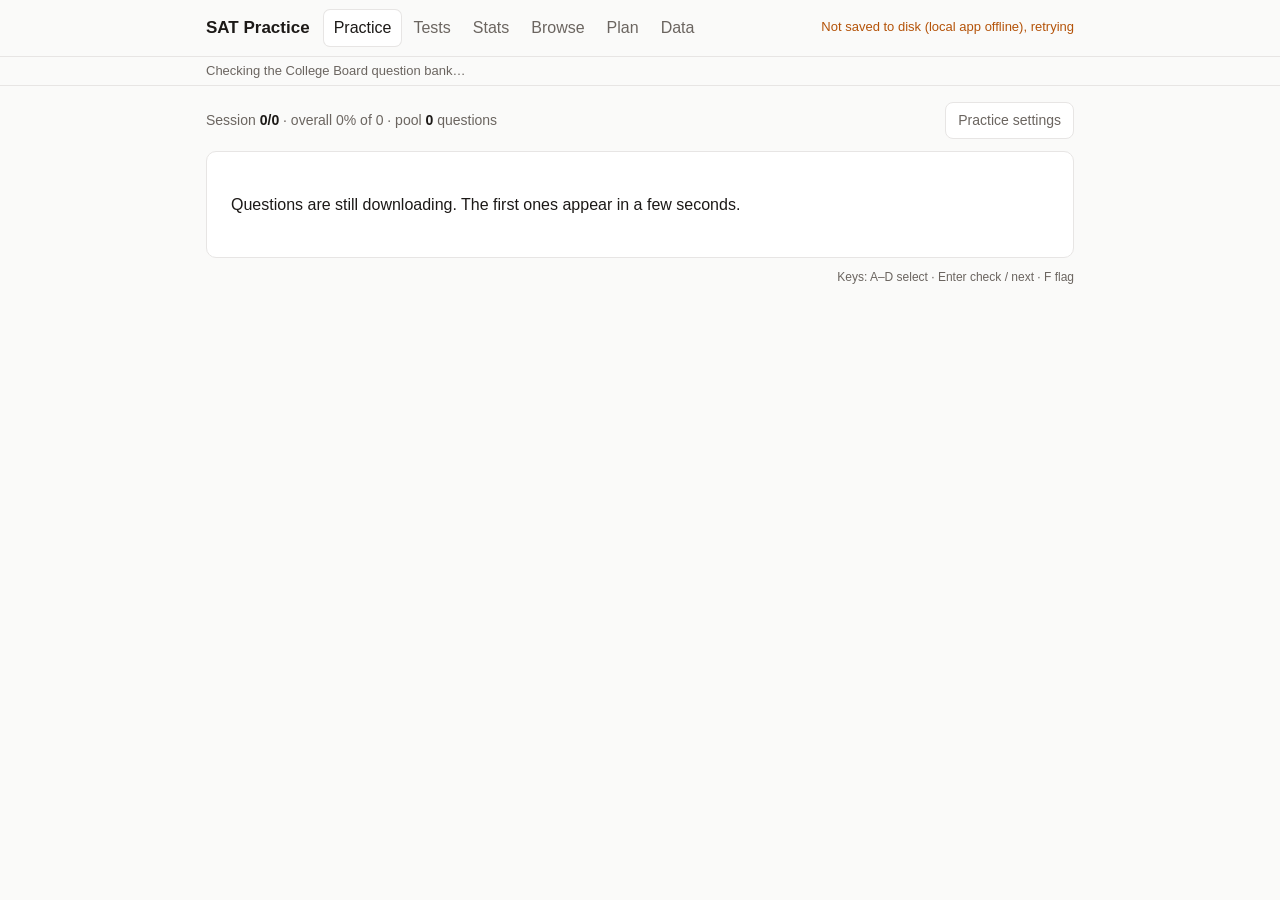
==== index.html @ 63844111 "SAT Practice: question-bank practice, adaptive and official practice tests, stats, plans Co-Authored" ====
<!doctype html>
<html lang="en">
<head>
<meta charset="utf-8">
<meta name="viewport" content="width=device-width, initial-scale=1">
<title>SAT Practice</title>
<meta name="description" content="Practice with every question in the College Board SAT question bank, adaptive mock tests and the official practice tests.">
<meta name="theme-color" content="#1d4ed8">
<link rel="manifest" href="manifest.webmanifest">
<link rel="icon" href="icon.svg" type="image/svg+xml">
<link rel="apple-touch-icon" href="icon.svg">
<link rel="stylesheet" href="app/style.css">
</head>
<body>
<header class="top">
  <div class="wrap top-inner">
    <h1>SAT Practice</h1>
    <nav>
      <button data-v="practice">Practice</button>
      <button data-v="tests">Tests</button>
      <button data-v="stats">Stats</button>
      <button data-v="browse">Browse</button>
      <button data-v="plan">Plan</button>
      <button data-v="data">Data</button>
    </nav>
    <span id="sync"></span>
  </div>
  <div id="dl" hidden><div class="dl-fill"></div><div class="wrap dl-text"></div></div>
</header>
<main class="wrap">
  <section id="v-practice" hidden></section>
  <section id="v-tests" hidden></section>
  <section id="v-stats" hidden></section>
  <section id="v-browse" hidden></section>
  <section id="v-plan" hidden></section>
  <section id="v-data" hidden></section>
</main>
<noscript>This app needs JavaScript.</noscript>
<script type="module" src="app/main.js"></script>
</body>
</html>
---- app/style.css ----
:root {
  --bg:#fafaf9; --card:#fff; --text:#1c1917; --muted:#6b6560; --line:#e7e5e4; --soft:#f5f5f4;
  --accent:#1d4ed8; --accent-soft:#dbeafe; --ok:#15803d; --okbg:#f0fdf4; --bad:#b91c1c; --badbg:#fef2f2; --warn:#b45309;
  --grid:#e7e5e4; --shadow:0 8px 30px rgba(0,0,0,.12);
}
@media (prefers-color-scheme: dark) {
  :root {
    --bg:#0c0a09; --card:#1c1917; --text:#f5f5f4; --muted:#a8a29e; --line:#2e2a27; --soft:#262220;
    --accent:#60a5fa; --accent-soft:#1e3a5f; --ok:#4ade80; --okbg:#052e16; --bad:#f87171; --badbg:#3f0d0d; --warn:#fbbf24;
    --grid:#2e2a27; --shadow:0 8px 30px rgba(0,0,0,.5);
  }
  .q-body svg, .stimulus svg, .rationale svg, .q-body img:not(.math-img), .stimulus img:not(.math-img), .rationale img:not(.math-img) { background:#fff; border-radius:6px; color:#000; }
  img.math-img { filter:invert(.93); }
  .btn { color:#0c0a09 !important; }
  canvas.pdfpage { filter:none; }
}
* { box-sizing:border-box; }
[hidden] { display:none !important; }
html { -webkit-text-size-adjust:100%; }
body { margin:0; background:var(--bg); color:var(--text); font:16px/1.6 -apple-system, BlinkMacSystemFont, "Segoe UI", Roboto, sans-serif; }
a { color:var(--accent); }
.wrap { max-width:900px; margin:0 auto; padding:0 16px; }
main.wrap { padding-top:16px; padding-bottom:64px; }
select, button, input, textarea { font:inherit; color:inherit; }
select, input[type=number], input[type=date], input[type=search] { background:var(--card); border:1px solid var(--line); border-radius:6px; padding:4px 8px; max-width:100%; }
h3 { font-size:15px; margin:22px 0 8px; }
.muted { color:var(--muted); } .small { font-size:13px; } .ok { color:var(--ok); } .bad { color:var(--bad); }
pre { background:var(--soft); border:1px solid var(--line); border-radius:6px; padding:8px 10px; overflow-x:auto; font-size:13px; }
code { font-size:.92em; }

/* header */
header.top { position:sticky; top:0; z-index:20; background:var(--bg); border-bottom:1px solid var(--line); }
.top-inner { display:flex; align-items:center; gap:14px; flex-wrap:wrap; padding-top:10px; padding-bottom:10px; }
h1 { font-size:17px; margin:0; font-weight:650; }
nav { display:flex; gap:2px; flex-wrap:wrap; }
nav button { background:none; border:0; padding:5px 10px; border-radius:6px; cursor:pointer; color:var(--muted); font-weight:500; }
nav button.on { background:var(--card); color:var(--text); box-shadow:0 0 0 1px var(--line); }
#sync { margin-left:auto; font-size:13px; color:var(--warn); }
#dl { position:relative; border-top:1px solid var(--line); font-size:13px; color:var(--muted); }
#dl .dl-fill { position:absolute; left:0; top:0; bottom:0; width:0; background:var(--accent-soft); transition:width .3s; }
#dl .dl-text { position:relative; padding-top:4px; padding-bottom:4px; }
body.testing nav { visibility:hidden; }

/* generic */
.bar-top { display:flex; justify-content:space-between; align-items:center; gap:12px; flex-wrap:wrap; margin-bottom:12px; color:var(--muted); font-size:14px; font-variant-numeric:tabular-nums; }
.bar-top b { color:var(--text); }
.card { background:var(--card); border:1px solid var(--line); border-radius:10px; padding:24px; }
.panel { background:var(--card); border:1px solid var(--line); border-radius:10px; padding:14px 18px; margin-bottom:14px; }
.panel h3 { margin-top:4px; }
.panel.danger { border-color:color-mix(in srgb, var(--bad) 40%, var(--line)); }
.btn { background:var(--accent); color:#fff; border:0; border-radius:8px; padding:8px 16px; cursor:pointer; font-weight:500; }
.btn:disabled { opacity:.4; cursor:default; }
.btn-lite { background:var(--card); border:1px solid var(--line); border-radius:8px; padding:6px 12px; cursor:pointer; }
.btn-lite:hover { border-color:var(--muted); }
.btn.small, .btn-lite.small { padding:3px 10px; font-size:13px; }
.filebtn { display:inline-block; }
.hint { margin-top:10px; font-size:12px; color:var(--muted); text-align:right; }
.chip { background:var(--card); border:1px solid var(--line); border-radius:999px; padding:3px 12px; cursor:pointer; font-size:13px; }
.chip:hover { border-color:var(--muted); } .chip.accent { border-color:var(--accent); color:var(--accent); }
.toast { position:fixed; left:50%; bottom:24px; transform:translateX(-50%); background:var(--text); color:var(--bg); padding:10px 16px; border-radius:8px; z-index:100; box-shadow:var(--shadow); max-width:90vw; font-size:14px; }
.empty { color:var(--muted); font-size:14px; padding:12px 14px; }
table.data { border-collapse:collapse; width:100%; font-size:14px; font-variant-numeric:tabular-nums; }
table.data th, table.data td { text-align:left; padding:6px 10px; border-bottom:1px solid var(--line); }
table.data tr[data-open] { cursor:pointer; } table.data tr[data-open]:hover { background:var(--soft); }
.table-wrap { overflow-x:auto; background:var(--card); border:1px solid var(--line); border-radius:10px; }

/* question */
.meta { font-size:13px; color:var(--muted); margin-bottom:10px; display:flex; justify-content:space-between; gap:10px; flex-wrap:wrap; }
.meta-r { display:flex; gap:8px; align-items:center; }
.band, .bandtag { font-size:11px; font-weight:600; padding:1px 7px; border-radius:10px; border:1px solid var(--line); white-space:nowrap; }
.band.b7, .bandtag.b7, .band.b6, .bandtag.b6 { color:var(--bad); border-color:var(--bad); }
.band.b4, .bandtag.b4, .band.b5, .bandtag.b5 { color:var(--warn); border-color:var(--warn); }
.q-tools { display:flex; gap:10px; align-items:center; margin-bottom:12px; font-size:13px; color:var(--muted); flex-wrap:wrap; }
.tool { background:none; border:1px solid var(--line); border-radius:6px; padding:2px 8px; cursor:pointer; display:inline-flex; gap:6px; align-items:center; color:var(--muted); font-size:13px; }
.tool.on, .flag.on, .mark.on { color:var(--bad); border-color:var(--bad); }
.elapsed { margin-left:auto; font-variant-numeric:tabular-nums; }
.stimulus { border-left:3px solid var(--line); padding-left:14px; margin-bottom:12px; }
.stimulus p:first-child, .stem p:first-child, .rationale p:first-child { margin-top:0; }
.stem { font-weight:500; }
figure { margin:12px 0; overflow-x:auto; }
.q-body svg, .stimulus svg, .rationale svg { max-width:100%; height:auto; }
.q-body img, .stimulus img, .rationale img { max-width:100%; }
img.math-img { vertical-align:middle; }
.q-body table, .stimulus table, .rationale table { border-collapse:collapse; margin:8px 0; font-size:14px; }
.q-body td, .q-body th, .stimulus td, .stimulus th, .rationale td, .rationale th { border:1px solid var(--line); padding:4px 10px; text-align:center; }
.sr-only { position:absolute; width:1px; height:1px; overflow:hidden; clip:rect(0 0 0 0); }
.italic { font-style:italic; }
math { font-size:1.08em; }
.choices { display:flex; flex-direction:column; gap:8px; margin-top:16px; }
.choice-row { display:flex; gap:8px; align-items:stretch; }
.choice { flex:1; display:flex; gap:12px; text-align:left; background:transparent; border:1px solid var(--line); border-radius:8px; padding:10px 14px; cursor:pointer; }
.choice:hover:not(:disabled) { border-color:var(--muted); }
.choice p { margin:0; } .choice .l { font-weight:600; min-width:1.2em; }
.choice.sel { border-color:var(--accent); box-shadow:0 0 0 1px var(--accent); }
.choice.right { border-color:var(--ok); background:var(--okbg); }
.choice.wrong { border-color:var(--bad); background:var(--badbg); }
.choice:disabled { cursor:default; }
.strike { display:none; width:34px; background:none; border:1px solid var(--line); border-radius:8px; cursor:pointer; color:var(--muted); font-weight:600; text-decoration:line-through; }
.elim-on .strike { display:block; }
.choice-row.struck .choice { opacity:.45; } .choice-row.struck .choice .c { text-decoration:line-through; }
.choice-row.struck .strike { color:var(--text); text-decoration:none; }
.spr { margin-top:16px; display:flex; flex-direction:column; gap:4px; }
.spr input { width:200px; padding:8px 10px; border:1px solid var(--line); border-radius:8px; background:transparent; }
.spr-hint { font-size:12px; color:var(--muted); }
.actions { margin-top:18px; display:flex; gap:12px; align-items:center; flex-wrap:wrap; }
.verdict { font-weight:600; } .verdict.ok { color:var(--ok); } .verdict.bad { color:var(--bad); }
.prior { margin-top:14px; font-size:14px; color:var(--muted); }
.notes { display:block; width:100%; margin-top:14px; min-height:64px; padding:10px 12px; resize:vertical; font-size:15px; background:transparent; border:1px solid var(--line); border-radius:8px; }
.notes:focus { outline:none; border-color:var(--accent); }
.rationale { margin-top:18px; padding-top:14px; border-top:1px solid var(--line); font-size:15px; }

/* practice settings */
.presets { display:flex; gap:6px; flex-wrap:wrap; margin-bottom:12px; }
.grid2 { display:grid; grid-template-columns:1fr 1fr; gap:12px; }
.grid2 .span2 { grid-column:1 / -1; }
fieldset { border:1px solid var(--line); border-radius:8px; padding:8px 12px; margin:0; min-width:0; }
legend { font-size:13px; font-weight:600; padding:0 4px; }
label.row, summary.row { display:flex; justify-content:space-between; align-items:center; gap:10px; font-size:14px; padding:3px 0; }
.bands { display:grid; grid-template-columns:1fr 1fr; column-gap:14px; }
.dom-row { display:grid; grid-template-columns:1fr auto; align-items:start; gap:8px; padding:3px 0; font-size:14px; }
.dom-row summary { cursor:pointer; }
.skills { display:flex; flex-direction:column; padding:4px 0 6px 18px; font-size:13px; }

/* stats */
.tiles { display:grid; grid-template-columns:repeat(auto-fill, minmax(130px, 1fr)); gap:8px; margin-bottom:10px; }
.tile { background:var(--card); border:1px solid var(--line); border-radius:10px; padding:10px 14px; }
.tile .k { font-size:12px; color:var(--muted); }
.tile .v { font-size:20px; font-weight:600; font-variant-numeric:tabular-nums; }
.tile.hero .v { font-size:28px; }
.charts { display:grid; grid-template-columns:repeat(auto-fit, minmax(300px, 1fr)); gap:12px; margin:12px 0; }
figure.chart { margin:0; background:var(--card); border:1px solid var(--line); border-radius:10px; padding:10px 12px; }
figure.chart figcaption { font-size:14px; font-weight:600; margin-bottom:4px; }
figure.chart svg { width:100%; height:auto; display:block; }
figure.chart details { font-size:13px; }
svg .grid { stroke:var(--grid); stroke-width:1; }
svg .axis { fill:var(--muted); font-size:11px; }
svg .mark { fill:var(--accent); }
svg .line-mark { fill:none; stroke:var(--accent); stroke-width:2; stroke-linejoin:round; }
svg .cross { stroke:var(--muted); stroke-dasharray:3 3; }
svg .dot { fill:var(--accent); stroke:var(--card); stroke-width:2; }
svg .hit { cursor:default; }
.chart-tip { position:fixed; z-index:60; pointer-events:none; background:var(--text); color:var(--bg); font-size:12px; padding:4px 8px; border-radius:6px; }
.empty-chart { padding:40px 0; text-align:center; }
.srow { display:grid; grid-template-columns:1fr 90px 44px 58px 70px; gap:10px; align-items:center; padding:5px 12px; font-size:14px; font-variant-numeric:tabular-nums; }
.srow .num { text-align:right; }
.srow.head { font-size:12px; color:var(--muted); }
.srow.total { font-weight:600; }
.srow.skill { padding-left:30px; cursor:pointer; color:var(--muted); }
.srow.skill:hover { background:var(--soft); color:var(--text); }
.bar { height:6px; background:var(--line); border-radius:3px; overflow:hidden; }
.bar i { display:block; height:100%; background:var(--accent); border-radius:3px; }
.group { background:var(--card); border:1px solid var(--line); border-radius:10px; padding:6px 0; }
.group details > summary { list-style:none; cursor:pointer; }
.group details > summary::-webkit-details-marker { display:none; }
.group details > summary .name::before { content:'▸ '; color:var(--muted); }
.group details[open] > summary .name::before { content:'▾ '; }
.group details > summary:hover { background:var(--soft); }
.focus li { font-size:14px; }

/* browse / lists */
.filters { display:flex; gap:8px; flex-wrap:wrap; margin-bottom:10px; }
.filters select, .filters input { flex:1 1 150px; min-width:0; }
ol.list { list-style:none; margin:0 0 8px; padding:0; border:1px solid var(--line); border-radius:10px; background:var(--card); }
ol.list li { display:flex; gap:10px; padding:8px 14px; border-bottom:1px solid var(--line); font-size:14px; cursor:pointer; align-items:center; }
ol.list li:last-child { border-bottom:0; }
ol.list li:hover { background:var(--soft); }
ol.list .m { min-width:2.2em; font-weight:700; }
ol.list .n { color:var(--muted); min-width:2em; font-variant-numeric:tabular-nums; }
ol.list .t { flex:1; overflow:hidden; white-space:nowrap; text-overflow:ellipsis; }
ol.list .sk { color:var(--muted); margin-right:6px; }

/* modal & floating panels */
.modal { position:fixed; inset:0; z-index:50; background:rgba(0,0,0,.45); display:flex; justify-content:center; align-items:flex-start; overflow-y:auto; padding:32px 12px; }
.modal-inner { position:relative; width:100%; max-width:820px; }
.modal-x { position:absolute; right:-6px; top:-14px; z-index:2; width:32px; height:32px; border-radius:50%; border:1px solid var(--line); background:var(--card); cursor:pointer; }
.float-panel { position:fixed; right:16px; bottom:16px; z-index:70; background:var(--card); border:1px solid var(--line); border-radius:10px; box-shadow:var(--shadow); display:flex; flex-direction:column; overflow:hidden; }
.fp-head { display:flex; justify-content:space-between; align-items:center; padding:6px 10px; font-size:13px; font-weight:600; border-bottom:1px solid var(--line); cursor:move; touch-action:none; user-select:none; }
.fp-head button { background:none; border:0; cursor:pointer; font-size:14px; padding:2px 6px; }
.calc { width:min(420px, 94vw); height:min(480px, 70vh); }
.calc.big { width:min(820px, 96vw); height:min(640px, 84vh); }
.calc iframe { flex:1; border:0; width:100%; background:#fff; }
.refsheet { width:min(420px, 94vw); max-height:80vh; }
.ref-body { padding:10px 14px; overflow-y:auto; font-size:14px; }
.ref-body th { text-align:left; padding:3px 10px 3px 0; font-weight:600; vertical-align:top; } .ref-body td { padding:3px 0; }

/* test runner */
body.testing main.wrap { max-width:1200px; }
.runner { display:flex; flex-direction:column; min-height:calc(100vh - 110px); }
.runner.center { align-items:center; justify-content:center; text-align:center; }
.run-top { display:flex; align-items:center; gap:12px; flex-wrap:wrap; padding:8px 0 10px; border-bottom:1px solid var(--line); }
.run-title { font-weight:600; flex:1; min-width:180px; }
.run-tools { display:flex; gap:6px; flex-wrap:wrap; }
.timer { display:flex; align-items:center; gap:8px; font-weight:600; font-variant-numeric:tabular-nums; font-size:18px; }
.timer.warn .t { color:var(--bad); }
.timer.big { font-size:40px; justify-content:center; margin:12px 0; }
.run-main { flex:1; padding:16px 0; }
.run-bottom { position:sticky; bottom:0; background:var(--bg); display:flex; gap:8px; align-items:center; padding:10px 0; border-top:1px solid var(--line); }
.grow { flex:1; }
.rq.split { display:grid; grid-template-columns:1fr 1fr; gap:28px; }
.rq-left { border-right:1px solid var(--line); padding-right:24px; }
.rq-left .stimulus { border:0; padding:0; }
.rq-head { display:flex; gap:10px; align-items:center; background:var(--soft); border-radius:6px; padding:4px 8px; margin-bottom:12px; }
.qnum { background:var(--text); color:var(--bg); font-weight:700; border-radius:4px; padding:0 8px; }
.navpop { position:fixed; left:50%; bottom:64px; transform:translateX(-50%); z-index:40; background:var(--card); border:1px solid var(--line); border-radius:10px; box-shadow:var(--shadow); padding:14px; width:min(460px, 94vw); }
.qgrid { display:flex; flex-wrap:wrap; gap:6px; margin:8px 0; }
.qgrid button { width:38px; height:38px; border:1px dashed var(--muted); border-radius:6px; background:var(--card); cursor:pointer; font-weight:600; position:relative; }
.qgrid button.answered { border:1px solid var(--accent); background:var(--accent-soft); }
.qgrid button.marked::after { content:'⚑'; position:absolute; top:-9px; right:-5px; color:var(--bad); font-size:12px; }
.qgrid button.current { outline:2px solid var(--text); }
.legend { font-size:12px; color:var(--muted); display:flex; gap:6px; align-items:center; flex-wrap:wrap; }
.lg { display:inline-block; width:12px; height:12px; border:1px dashed var(--muted); border-radius:3px; }
.lg.answered { border:1px solid var(--accent); background:var(--accent-soft); }
.lg.marked { border:1px solid var(--bad); }
.review-page { max-width:560px; margin:0 auto; text-align:center; } .review-page .qgrid { justify-content:center; }
.results .tiles { margin-top:8px; }
.keygrid { display:grid; grid-template-columns:repeat(auto-fill, minmax(190px, 1fr)); gap:4px 12px; font-size:13px; font-variant-numeric:tabular-nums; }
.keygrid .ok, .keygrid .bad { color:var(--text); } .keygrid .bad b { color:var(--bad); } .keygrid .ok b { color:var(--ok); }

/* official test: pages + answer sheet */
.off-split { display:grid; grid-template-columns:1fr 250px; gap:14px; flex:1; min-height:0; padding-top:12px; }
.pages { overflow-y:auto; max-height:calc(100vh - 150px); background:var(--soft); border-radius:8px; padding:8px; }
canvas.pdfpage { display:block; margin:0 auto 10px; background:#fff; box-shadow:0 1px 4px rgba(0,0,0,.2); max-width:100%; }
.sheet { overflow-y:auto; max-height:calc(100vh - 150px); background:var(--card); border:1px solid var(--line); border-radius:8px; padding:8px 10px; }
.sheet-head { font-weight:600; font-size:14px; display:flex; justify-content:space-between; margin-bottom:6px; }
.sheet-row { display:flex; align-items:center; gap:6px; padding:3px 0; border-bottom:1px solid var(--line); }
.sheet-row .n { width:24px; text-align:right; font-weight:600; font-size:13px; font-variant-numeric:tabular-nums; }
.bubbles { display:flex; gap:4px; flex:1; }
.bubbles button { width:28px; height:28px; border-radius:50%; border:1px solid var(--muted); background:var(--card); cursor:pointer; font-size:12px; font-weight:600; }
.bubbles button.on { background:var(--accent); border-color:var(--accent); color:var(--card); }
.gridin { flex:1; min-width:0; width:100%; padding:3px 6px; border:1px solid var(--line); border-radius:6px; background:transparent; }
.flagq { background:none; border:0; cursor:pointer; color:var(--muted); opacity:.5; } .flagq.on { color:var(--bad); opacity:1; }
.sheet .submit { width:100%; margin-top:10px; }
.plan-scores { display:grid; grid-template-columns:repeat(auto-fit, minmax(150px, 1fr)); gap:10px; margin-bottom:12px; }
.plan-scores label { display:flex; flex-direction:column; font-size:13px; gap:4px; }
.suggestion ul { padding-left:20px; }

@media (max-width:720px) {
  .card { padding:16px; }
  .grid2 { grid-template-columns:1fr; }
  .rq.split { grid-template-columns:1fr; gap:12px; }
  .rq-left { border-right:0; padding-right:0; border-bottom:1px solid var(--line); padding-bottom:12px; }
  .srow { grid-template-columns:1fr 50px 40px 52px; } .srow .seen { display:none; }
  .off-split { grid-template-columns:1fr; }
  .off-split .sheet { position:fixed; left:0; right:0; bottom:0; max-height:45vh; z-index:30; border-radius:12px 12px 0 0; transform:translateY(calc(100% - 40px)); transition:transform .2s; }
  .off-split.sheet-open .sheet { transform:none; }
  .pages { max-height:none; padding-bottom:50px; }
  nav button { padding:5px 7px; }
}
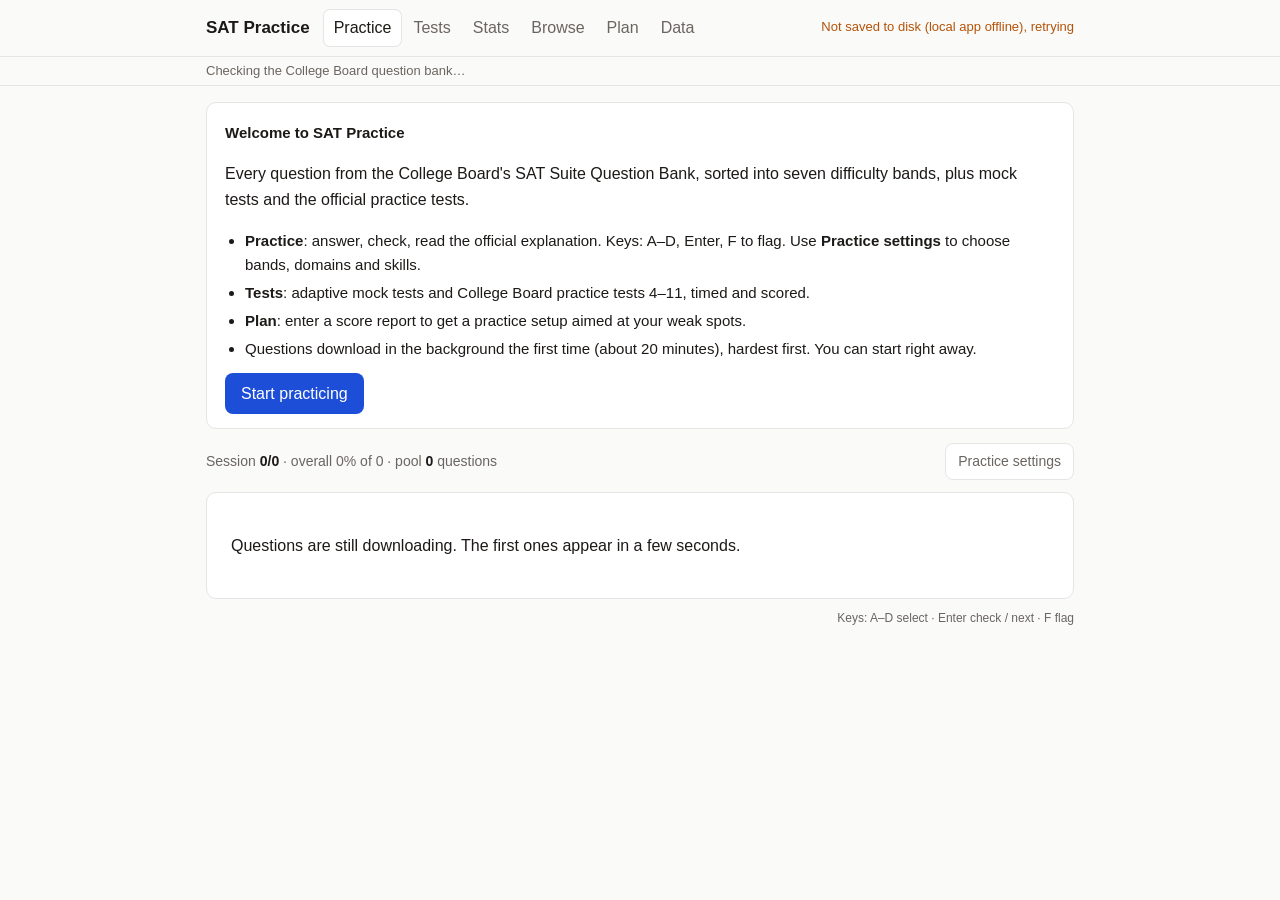
==== commit 8b0d8c2b: "Showcase: welcome card, link previews, screenshots, website-local app docs; timer starts at 0:00 Co-" ====
--- a/index.html
+++ b/index.html
@@ -4,8 +4,13 @@
 <meta charset="utf-8">
 <meta name="viewport" content="width=device-width, initial-scale=1">
 <title>SAT Practice</title>
-<meta name="description" content="Practice with every question in the College Board SAT question bank, adaptive mock tests and the official practice tests.">
+<meta name="description" content="Every College Board SAT question-bank question in seven difficulty bands, adaptive mock tests, the official practice tests, and progress analytics.">
 <meta name="theme-color" content="#1d4ed8">
+<meta property="og:title" content="SAT Practice">
+<meta property="og:description" content="Every College Board SAT question-bank question in seven difficulty bands, adaptive mock tests, the official practice tests, and progress analytics. Free, in your browser.">
+<meta property="og:image" content="https://bengreff.github.io/sat-practice/docs/preview.png">
+<meta property="og:url" content="https://bengreff.github.io/sat-practice/">
+<meta name="twitter:card" content="summary_large_image">
 <link rel="manifest" href="manifest.webmanifest">
 <link rel="icon" href="icon.svg" type="image/svg+xml">
 <link rel="apple-touch-icon" href="icon.svg">
--- a/app/style.css
+++ b/app/style.css
@@ -36,10 +36,11 @@
 nav button { background:none; border:0; padding:5px 10px; border-radius:6px; cursor:pointer; color:var(--muted); font-weight:500; }
 nav button.on { background:var(--card); color:var(--text); box-shadow:0 0 0 1px var(--line); }
 #sync { margin-left:auto; font-size:13px; color:var(--warn); }
+#sync.linked { color:var(--ok); }
 #dl { position:relative; border-top:1px solid var(--line); font-size:13px; color:var(--muted); }
 #dl .dl-fill { position:absolute; left:0; top:0; bottom:0; width:0; background:var(--accent-soft); transition:width .3s; }
 #dl .dl-text { position:relative; padding-top:4px; padding-bottom:4px; }
-body.testing nav { visibility:hidden; }
+body.testing nav, body.testing #dl { display:none; }
 
 /* generic */
 .bar-top { display:flex; justify-content:space-between; align-items:center; gap:12px; flex-wrap:wrap; margin-bottom:12px; color:var(--muted); font-size:14px; font-variant-numeric:tabular-nums; }
@@ -109,6 +110,10 @@
 .notes:focus { outline:none; border-color:var(--accent); }
 .rationale { margin-top:18px; padding-top:14px; border-top:1px solid var(--line); font-size:15px; }
 
+/* welcome */
+.welcome ul { padding-left:20px; margin:8px 0 12px; font-size:15px; }
+.welcome li { margin:4px 0; }
+
 /* practice settings */
 .presets { display:flex; gap:6px; flex-wrap:wrap; margin-bottom:12px; }
 .grid2 { display:grid; grid-template-columns:1fr 1fr; gap:12px; }
@@ -193,7 +198,7 @@
 .timer { display:flex; align-items:center; gap:8px; font-weight:600; font-variant-numeric:tabular-nums; font-size:18px; }
 .timer.warn .t { color:var(--bad); }
 .timer.big { font-size:40px; justify-content:center; margin:12px 0; }
-.run-main { flex:1; padding:16px 0; }
+.run-main { flex:1; padding:16px 0 24px; }
 .run-bottom { position:sticky; bottom:0; background:var(--bg); display:flex; gap:8px; align-items:center; padding:10px 0; border-top:1px solid var(--line); }
 .grow { flex:1; }
 .rq.split { display:grid; grid-template-columns:1fr 1fr; gap:28px; }
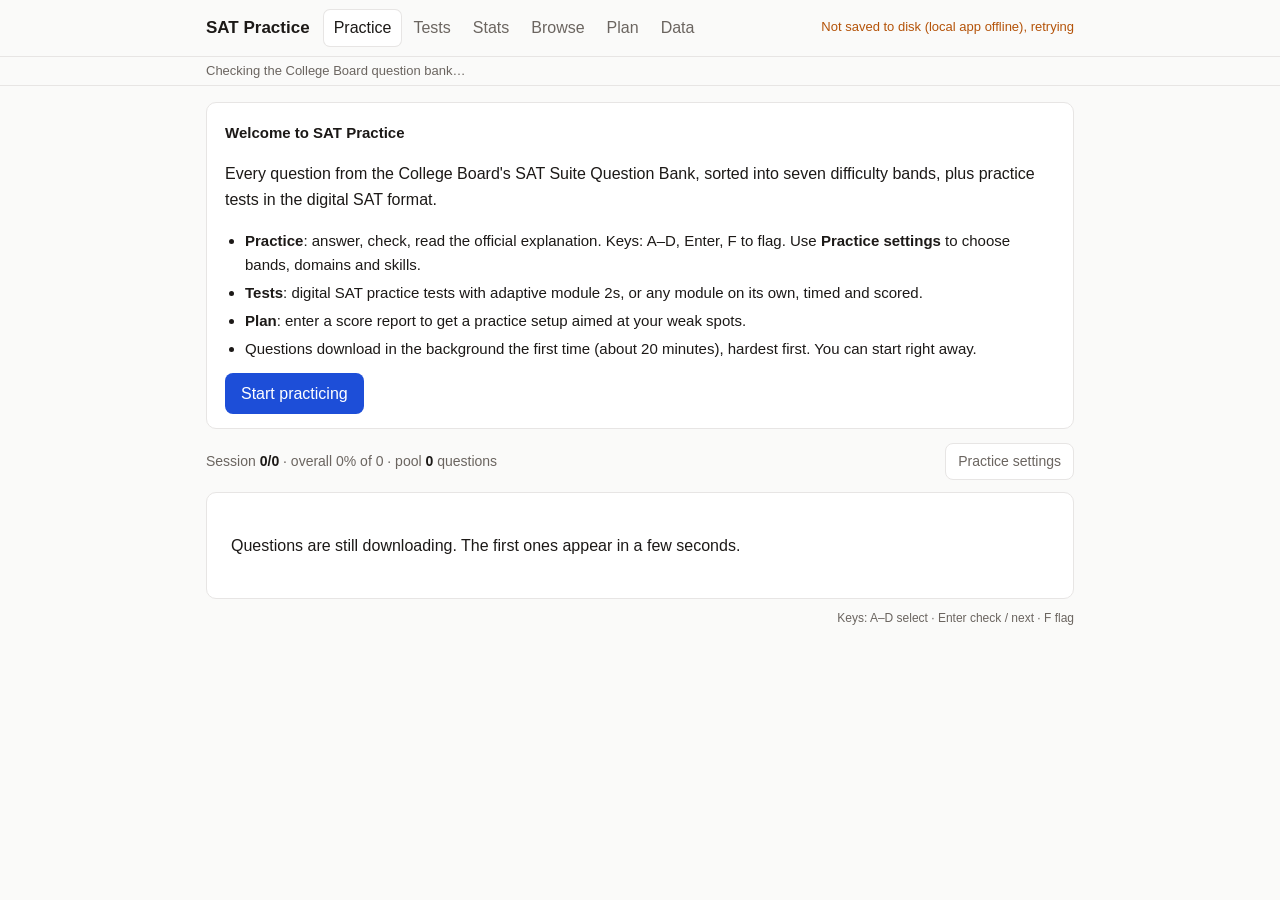
==== commit 60c29e20: "New Tests tab: digital SAT tests from the question bank, any choice of modules Replaces the adaptive" ====
--- a/index.html
+++ b/index.html
@@ -4,10 +4,10 @@
 <meta charset="utf-8">
 <meta name="viewport" content="width=device-width, initial-scale=1">
 <title>SAT Practice</title>
-<meta name="description" content="Every College Board SAT question-bank question in seven difficulty bands, adaptive mock tests, the official practice tests, and progress analytics.">
+<meta name="description" content="Every College Board SAT question-bank question in seven difficulty bands, digital-format adaptive practice tests, and progress analytics.">
 <meta name="theme-color" content="#1d4ed8">
 <meta property="og:title" content="SAT Practice">
-<meta property="og:description" content="Every College Board SAT question-bank question in seven difficulty bands, adaptive mock tests, the official practice tests, and progress analytics. Free, in your browser.">
+<meta property="og:description" content="Every College Board SAT question-bank question in seven difficulty bands, digital-format adaptive practice tests, and progress analytics. Free, in your browser.">
 <meta property="og:image" content="https://bengreff.github.io/sat-practice/docs/preview.png">
 <meta property="og:url" content="https://bengreff.github.io/sat-practice/">
 <meta name="twitter:card" content="summary_large_image">
--- a/app/style.css
+++ b/app/style.css
@@ -12,7 +12,6 @@
   .q-body svg, .stimulus svg, .rationale svg, .q-body img:not(.math-img), .stimulus img:not(.math-img), .rationale img:not(.math-img) { background:#fff; border-radius:6px; color:#000; }
   img.math-img { filter:invert(.93); }
   .btn { color:#0c0a09 !important; }
-  canvas.pdfpage { filter:none; }
 }
 * { box-sizing:border-box; }
 [hidden] { display:none !important; }
@@ -218,23 +217,13 @@
 .lg.marked { border:1px solid var(--bad); }
 .review-page { max-width:560px; margin:0 auto; text-align:center; } .review-page .qgrid { justify-content:center; }
 .results .tiles { margin-top:8px; }
-.keygrid { display:grid; grid-template-columns:repeat(auto-fill, minmax(190px, 1fr)); gap:4px 12px; font-size:13px; font-variant-numeric:tabular-nums; }
-.keygrid .ok, .keygrid .bad { color:var(--text); } .keygrid .bad b { color:var(--bad); } .keygrid .ok b { color:var(--ok); }
-
-/* official test: pages + answer sheet */
-.off-split { display:grid; grid-template-columns:1fr 250px; gap:14px; flex:1; min-height:0; padding-top:12px; }
-.pages { overflow-y:auto; max-height:calc(100vh - 150px); background:var(--soft); border-radius:8px; padding:8px; }
-canvas.pdfpage { display:block; margin:0 auto 10px; background:#fff; box-shadow:0 1px 4px rgba(0,0,0,.2); max-width:100%; }
-.sheet { overflow-y:auto; max-height:calc(100vh - 150px); background:var(--card); border:1px solid var(--line); border-radius:8px; padding:8px 10px; }
-.sheet-head { font-weight:600; font-size:14px; display:flex; justify-content:space-between; margin-bottom:6px; }
-.sheet-row { display:flex; align-items:center; gap:6px; padding:3px 0; border-bottom:1px solid var(--line); }
-.sheet-row .n { width:24px; text-align:right; font-weight:600; font-size:13px; font-variant-numeric:tabular-nums; }
-.bubbles { display:flex; gap:4px; flex:1; }
-.bubbles button { width:28px; height:28px; border-radius:50%; border:1px solid var(--muted); background:var(--card); cursor:pointer; font-size:12px; font-weight:600; }
-.bubbles button.on { background:var(--accent); border-color:var(--accent); color:var(--card); }
-.gridin { flex:1; min-width:0; width:100%; padding:3px 6px; border:1px solid var(--line); border-radius:6px; background:transparent; }
-.flagq { background:none; border:0; cursor:pointer; color:var(--muted); opacity:.5; } .flagq.on { color:var(--bad); opacity:1; }
-.sheet .submit { width:100%; margin-top:10px; }
+
+/* tests tab: module picker, results timing */
+.builder { margin:4px 0 10px; } .builder summary { cursor:pointer; font-size:14px; font-weight:600; }
+.brow { display:flex; flex-wrap:wrap; align-items:center; gap:6px 16px; padding:8px 0; border-bottom:1px solid var(--line); font-size:14px; }
+.brow b { min-width:150px; }
+ol.list .num { color:var(--muted); font-variant-numeric:tabular-nums; min-width:3em; text-align:right; }
+ol.list .num.slow { color:var(--bad); font-weight:700; }
 .plan-scores { display:grid; grid-template-columns:repeat(auto-fit, minmax(150px, 1fr)); gap:10px; margin-bottom:12px; }
 .plan-scores label { display:flex; flex-direction:column; font-size:13px; gap:4px; }
 .suggestion ul { padding-left:20px; }
@@ -245,9 +234,5 @@
   .rq.split { grid-template-columns:1fr; gap:12px; }
   .rq-left { border-right:0; padding-right:0; border-bottom:1px solid var(--line); padding-bottom:12px; }
   .srow { grid-template-columns:1fr 50px 40px 52px; } .srow .seen { display:none; }
-  .off-split { grid-template-columns:1fr; }
-  .off-split .sheet { position:fixed; left:0; right:0; bottom:0; max-height:45vh; z-index:30; border-radius:12px 12px 0 0; transform:translateY(calc(100% - 40px)); transition:transform .2s; }
-  .off-split.sheet-open .sheet { transform:none; }
-  .pages { max-height:none; padding-bottom:50px; }
   nav button { padding:5px 7px; }
 }
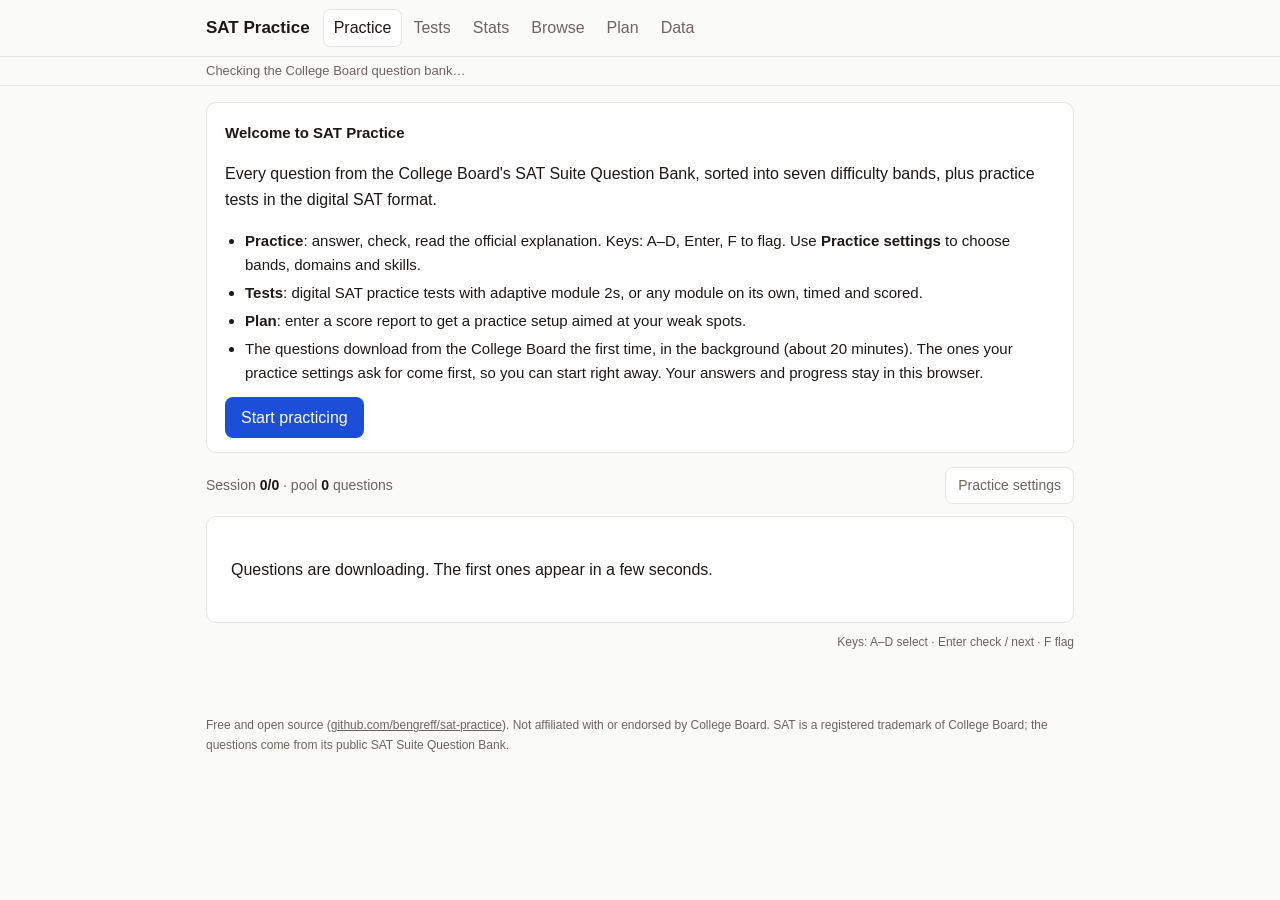
==== commit 1413d325: "Public cleanup: settings-first downloads, tests gated on complete sections, hosting fixes - Download" ====
--- a/index.html
+++ b/index.html
@@ -6,6 +6,7 @@
 <title>SAT Practice</title>
 <meta name="description" content="Every College Board SAT question-bank question in seven difficulty bands, digital-format adaptive practice tests, and progress analytics.">
 <meta name="theme-color" content="#1d4ed8">
+<meta name="color-scheme" content="light dark">
 <meta property="og:title" content="SAT Practice">
 <meta property="og:description" content="Every College Board SAT question-bank question in seven difficulty bands, digital-format adaptive practice tests, and progress analytics. Free, in your browser.">
 <meta property="og:image" content="https://bengreff.github.io/sat-practice/docs/preview.png">
@@ -40,6 +41,9 @@
   <section id="v-plan" hidden></section>
   <section id="v-data" hidden></section>
 </main>
+<footer class="wrap foot">Free and open source (<a href="https://github.com/bengreff/sat-practice">github.com/bengreff/sat-practice</a>).
+  Not affiliated with or endorsed by College Board. SAT is a registered trademark of College Board; the questions come from
+  its public SAT Suite Question Bank.</footer>
 <noscript>This app needs JavaScript.</noscript>
 <script type="module" src="app/main.js"></script>
 </body>
--- a/app/style.css
+++ b/app/style.css
@@ -39,7 +39,8 @@
 #dl { position:relative; border-top:1px solid var(--line); font-size:13px; color:var(--muted); }
 #dl .dl-fill { position:absolute; left:0; top:0; bottom:0; width:0; background:var(--accent-soft); transition:width .3s; }
 #dl .dl-text { position:relative; padding-top:4px; padding-bottom:4px; }
-body.testing nav, body.testing #dl { display:none; }
+body.testing nav, body.testing #dl, body.testing .foot { display:none; }
+.foot { font-size:12px; color:var(--muted); padding-bottom:24px; } .foot a { color:inherit; }
 
 /* generic */
 .bar-top { display:flex; justify-content:space-between; align-items:center; gap:12px; flex-wrap:wrap; margin-bottom:12px; color:var(--muted); font-size:14px; font-variant-numeric:tabular-nums; }
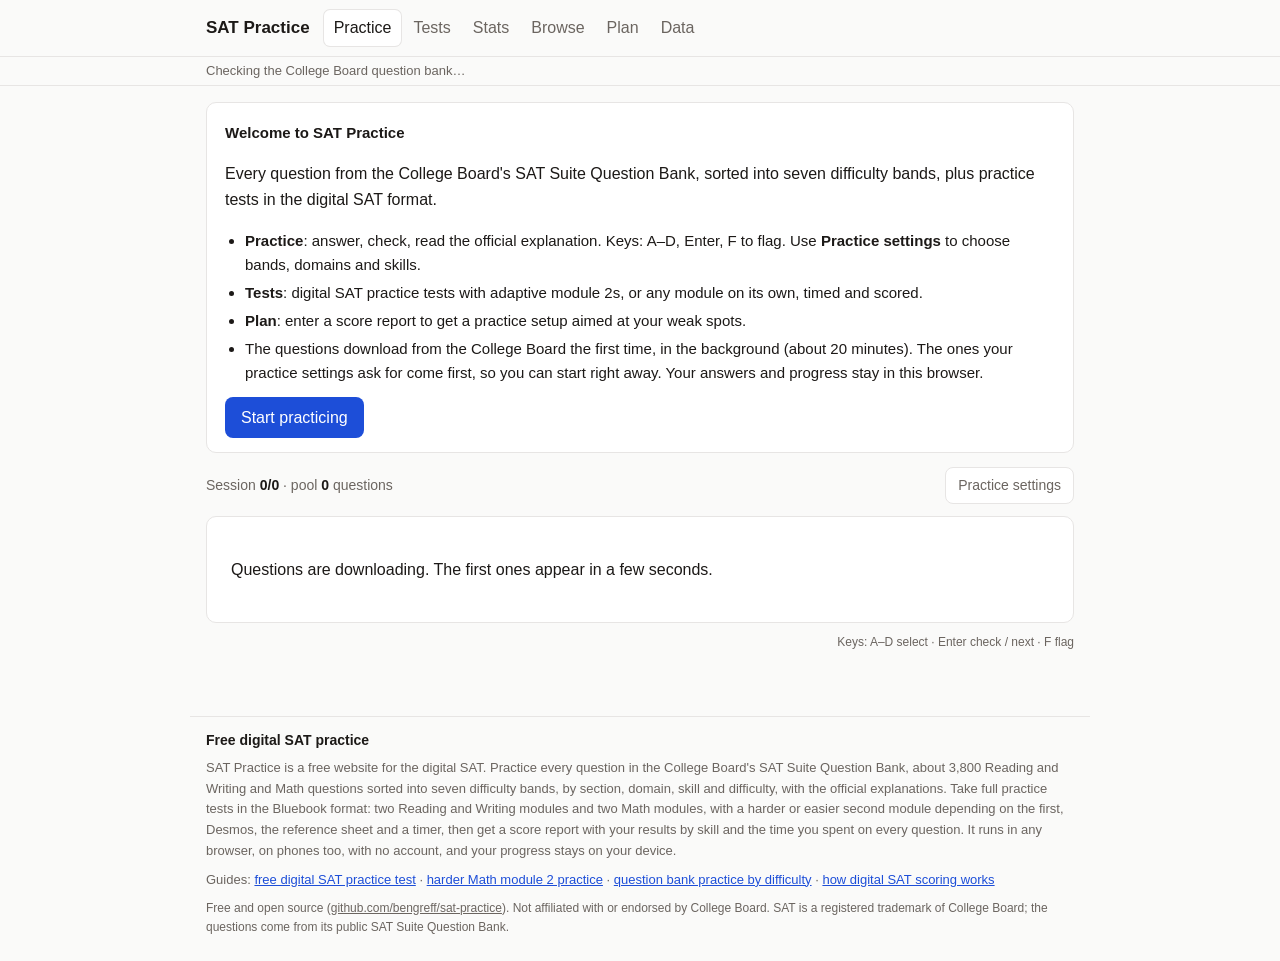
==== commit 743b1fd9: "Search: titles and descriptions, Search Console tag, structured data, crawlable about text, four gui" ====
--- a/index.html
+++ b/index.html
@@ -3,15 +3,28 @@
 <head>
 <meta charset="utf-8">
 <meta name="viewport" content="width=device-width, initial-scale=1">
-<title>SAT Practice</title>
-<meta name="description" content="Every College Board SAT question-bank question in seven difficulty bands, digital-format adaptive practice tests, and progress analytics.">
+<title>Free Digital SAT Practice Tests and Question Bank | SAT Practice</title>
+<meta name="description" content="Free digital SAT practice: every SAT Suite Question Bank question by difficulty, full Bluebook-format practice tests with adaptive modules, and detailed score reports. No account needed.">
+<meta name="google-site-verification" content="FVdoNp6rIcd940GpKruGLIu2K-SlYF7IV6iBe8zkzN0" />
+<link rel="canonical" href="https://bengreff.github.io/sat-practice/">
 <meta name="theme-color" content="#1d4ed8">
 <meta name="color-scheme" content="light dark">
-<meta property="og:title" content="SAT Practice">
-<meta property="og:description" content="Every College Board SAT question-bank question in seven difficulty bands, digital-format adaptive practice tests, and progress analytics. Free, in your browser.">
+<meta property="og:type" content="website">
+<meta property="og:site_name" content="SAT Practice">
+<meta property="og:title" content="Free Digital SAT Practice Tests and Question Bank">
+<meta property="og:description" content="Every SAT Suite Question Bank question by difficulty, full Bluebook-format practice tests with adaptive modules, and score reports. Free, in your browser, no account.">
 <meta property="og:image" content="https://bengreff.github.io/sat-practice/docs/preview.png">
 <meta property="og:url" content="https://bengreff.github.io/sat-practice/">
 <meta name="twitter:card" content="summary_large_image">
+<meta name="twitter:title" content="Free Digital SAT Practice Tests and Question Bank">
+<meta name="twitter:description" content="Every SAT question-bank question by difficulty, Bluebook-format adaptive practice tests and score reports. Free, no account.">
+<meta name="twitter:image" content="https://bengreff.github.io/sat-practice/docs/preview.png">
+<script type="application/ld+json">
+{"@context": "https://schema.org", "@type": "WebApplication", "name": "SAT Practice", "url": "https://bengreff.github.io/sat-practice/",
+ "applicationCategory": "EducationalApplication", "operatingSystem": "Any", "browserRequirements": "Requires JavaScript",
+ "isAccessibleForFree": true, "offers": {"@type": "Offer", "price": "0", "priceCurrency": "USD"},
+ "description": "Free digital SAT practice with every SAT Suite Question Bank question by difficulty band, Bluebook-format practice tests with adaptive modules, and score reports."}
+</script>
 <link rel="manifest" href="manifest.webmanifest">
 <link rel="icon" href="icon.svg" type="image/svg+xml">
 <link rel="apple-touch-icon" href="icon.svg">
@@ -41,10 +54,23 @@
   <section id="v-plan" hidden></section>
   <section id="v-data" hidden></section>
 </main>
+<section class="wrap about" aria-labelledby="about-h">
+  <h2 id="about-h">Free digital SAT practice</h2>
+  <p>SAT Practice is a free website for the digital SAT. Practice every question in the College Board's SAT Suite Question
+    Bank, about 3,800 Reading and Writing and Math questions sorted into seven difficulty bands, by section, domain, skill
+    and difficulty, with the official explanations. Take full practice tests in the Bluebook format: two Reading and
+    Writing modules and two Math modules, with a harder or easier second module depending on the first, Desmos, the
+    reference sheet and a timer, then get a score report with your results by skill and the time you spent on every
+    question. It runs in any browser, on phones too, with no account, and your progress stays on your device.</p>
+  <p>Guides: <a href="guides/digital-sat-practice-test.html">free digital SAT practice test</a> ·
+    <a href="guides/harder-math-module-2.html">harder Math module 2 practice</a> ·
+    <a href="guides/sat-question-bank-practice.html">question bank practice by difficulty</a> ·
+    <a href="guides/how-digital-sat-scoring-works.html">how digital SAT scoring works</a></p>
+</section>
 <footer class="wrap foot">Free and open source (<a href="https://github.com/bengreff/sat-practice">github.com/bengreff/sat-practice</a>).
   Not affiliated with or endorsed by College Board. SAT is a registered trademark of College Board; the questions come from
   its public SAT Suite Question Bank.</footer>
-<noscript>This app needs JavaScript.</noscript>
+<noscript><p class="wrap">SAT Practice needs JavaScript. Turn it on to practice and take tests.</p></noscript>
 <script type="module" src="app/main.js"></script>
 </body>
 </html>
--- a/app/style.css
+++ b/app/style.css
@@ -39,7 +39,9 @@
 #dl { position:relative; border-top:1px solid var(--line); font-size:13px; color:var(--muted); }
 #dl .dl-fill { position:absolute; left:0; top:0; bottom:0; width:0; background:var(--accent-soft); transition:width .3s; }
 #dl .dl-text { position:relative; padding-top:4px; padding-bottom:4px; }
-body.testing nav, body.testing #dl, body.testing .foot { display:none; }
+body.testing nav, body.testing #dl, body.testing .foot, body.testing .about { display:none; }
+.about { font-size:13px; color:var(--muted); border-top:1px solid var(--line); padding-top:12px; margin-bottom:8px; }
+.about h2 { font-size:14px; color:var(--text); margin:0 0 6px; } .about p { margin:0 0 8px; max-width:900px; }
 .foot { font-size:12px; color:var(--muted); padding-bottom:24px; } .foot a { color:inherit; }
 
 /* generic */
@@ -178,53 +180,121 @@
 .modal { position:fixed; inset:0; z-index:50; background:rgba(0,0,0,.45); display:flex; justify-content:center; align-items:flex-start; overflow-y:auto; padding:32px 12px; }
 .modal-inner { position:relative; width:100%; max-width:820px; }
 .modal-x { position:absolute; right:-6px; top:-14px; z-index:2; width:32px; height:32px; border-radius:50%; border:1px solid var(--line); background:var(--card); cursor:pointer; }
-.float-panel { position:fixed; right:16px; bottom:16px; z-index:70; background:var(--card); border:1px solid var(--line); border-radius:10px; box-shadow:var(--shadow); display:flex; flex-direction:column; overflow:hidden; }
+.float-panel { position:fixed; right:16px; top:72px; z-index:70; background:var(--card); border:1px solid var(--line); border-radius:10px; box-shadow:var(--shadow); display:flex; flex-direction:column; overflow:hidden; }
 .fp-head { display:flex; justify-content:space-between; align-items:center; padding:6px 10px; font-size:13px; font-weight:600; border-bottom:1px solid var(--line); cursor:move; touch-action:none; user-select:none; }
 .fp-head button { background:none; border:0; cursor:pointer; font-size:14px; padding:2px 6px; }
-.calc { width:min(420px, 94vw); height:min(480px, 70vh); }
-.calc.big { width:min(820px, 96vw); height:min(640px, 84vh); }
+.calc { width:min(420px, 94vw); height:min(480px, calc(100vh - 150px)); }
+.calc.big { width:min(820px, 96vw); height:min(640px, calc(100vh - 150px)); }
 .calc iframe { flex:1; border:0; width:100%; background:#fff; }
 .refsheet { width:min(420px, 94vw); max-height:80vh; }
 .ref-body { padding:10px 14px; overflow-y:auto; font-size:14px; }
 .ref-body th { text-align:left; padding:3px 10px 3px 0; font-weight:600; vertical-align:top; } .ref-body td { padding:3px 0; }
 
-/* test runner */
-body.testing main.wrap { max-width:1200px; }
-.runner { display:flex; flex-direction:column; min-height:calc(100vh - 110px); }
-.runner.center { align-items:center; justify-content:center; text-align:center; }
-.run-top { display:flex; align-items:center; gap:12px; flex-wrap:wrap; padding:8px 0 10px; border-bottom:1px solid var(--line); }
-.run-title { font-weight:600; flex:1; min-width:180px; }
-.run-tools { display:flex; gap:6px; flex-wrap:wrap; }
-.timer { display:flex; align-items:center; gap:8px; font-weight:600; font-variant-numeric:tabular-nums; font-size:18px; }
+/* test runner: full screen, laid out like Bluebook */
+body.testing header.top, body.testing .foot { display:none; }
+body.testing main.wrap { max-width:none; padding:0; }
+.runner { display:grid; grid-template-rows:auto minmax(0, 1fr) auto; height:100vh; height:100dvh; }
+.runner.center { display:flex; align-items:center; justify-content:center; text-align:center; padding:16px; }
+.run-top, .run-bottom { display:grid; grid-template-columns:1fr auto 1fr; align-items:center; gap:12px; padding:8px 20px; background:var(--card); }
+.run-top { border-bottom:2px dashed var(--line); }
+.run-bottom { border-top:2px dashed var(--line); }
+.run-title { display:flex; flex-direction:column; align-items:flex-start; gap:2px; font-size:15px; }
+.linkbtn { background:none; border:0; padding:0; color:var(--accent); cursor:pointer; font-size:13px; }
+.run-tools { justify-self:end; display:flex; gap:2px; align-items:center; flex-wrap:wrap; }
+.tool-btn { background:none; border:1px solid transparent; border-radius:8px; padding:6px 10px; cursor:pointer; color:var(--text); font-size:13px; }
+.tool-btn:hover { border-color:var(--line); } .tool-btn.on { border-color:var(--accent); color:var(--accent); background:var(--accent-soft); }
+.menu-wrap { position:relative; }
+.menu { position:absolute; right:0; top:calc(100% + 4px); z-index:45; display:flex; flex-direction:column; min-width:190px; padding:4px;
+  background:var(--card); border:1px solid var(--line); border-radius:8px; box-shadow:var(--shadow); }
+.menu[hidden] { display:none; }
+.menu button { background:none; border:0; text-align:left; padding:8px 10px; border-radius:6px; cursor:pointer; color:var(--text); }
+.menu button:hover { background:var(--soft); }
+.timer { display:flex; align-items:center; gap:8px; font-weight:700; font-variant-numeric:tabular-nums; font-size:20px; }
 .timer.warn .t { color:var(--bad); }
-.timer.big { font-size:40px; justify-content:center; margin:12px 0; }
-.run-main { flex:1; padding:16px 0 24px; }
-.run-bottom { position:sticky; bottom:0; background:var(--bg); display:flex; gap:8px; align-items:center; padding:10px 0; border-top:1px solid var(--line); }
+.timer.big { font-size:44px; justify-content:center; margin:8px 0 0; }
+.run-main { overflow:auto; padding:18px 24px; }
+@media (min-width:1100px) { body.calc-open .run-main { padding-right:460px; } }
+.run-main:has(.rq.split) { overflow:hidden; padding:0 0 0 0; }
+.run-name { color:var(--muted); font-size:13px; overflow:hidden; text-overflow:ellipsis; white-space:nowrap; }
+.navbtn { justify-self:center; background:var(--text); color:var(--bg); border:0; border-radius:8px; padding:7px 16px; cursor:pointer; font-weight:600; }
+.run-nav { justify-self:end; display:flex; gap:8px; }
 .grow { flex:1; }
-.rq.split { display:grid; grid-template-columns:1fr 1fr; gap:28px; }
-.rq-left { border-right:1px solid var(--line); padding-right:24px; }
-.rq-left .stimulus { border:0; padding:0; }
-.rq-head { display:flex; gap:10px; align-items:center; background:var(--soft); border-radius:6px; padding:4px 8px; margin-bottom:12px; }
+.rq { max-width:820px; margin:0 auto; }
+.rq.split { max-width:none; height:100%; display:grid; grid-template-columns:var(--split, 1fr) 6px 1fr; }
+.rq.split .rq-left, .rq.split .rq-right { overflow:auto; padding:18px 24px; min-height:0; }
+.rq-left .stimulus { border:0; padding:0; font-size:16px; line-height:1.6; }
+.divider { cursor:col-resize; background:var(--line); touch-action:none; }
+.divider:hover, .divider:active { background:var(--muted); }
+.rq-head { display:flex; gap:10px; align-items:center; background:var(--soft); border-bottom:2px dashed var(--line); border-radius:6px 6px 0 0; padding:4px 8px; margin-bottom:14px; }
 .qnum { background:var(--text); color:var(--bg); font-weight:700; border-radius:4px; padding:0 8px; }
-.navpop { position:fixed; left:50%; bottom:64px; transform:translateX(-50%); z-index:40; background:var(--card); border:1px solid var(--line); border-radius:10px; box-shadow:var(--shadow); padding:14px; width:min(460px, 94vw); }
-.qgrid { display:flex; flex-wrap:wrap; gap:6px; margin:8px 0; }
-.qgrid button { width:38px; height:38px; border:1px dashed var(--muted); border-radius:6px; background:var(--card); cursor:pointer; font-weight:600; position:relative; }
-.qgrid button.answered { border:1px solid var(--accent); background:var(--accent-soft); }
+.tool.abc { font-weight:700; letter-spacing:1px; }
+mark.hl { background:#fde68a; color:#1c1917; border-radius:2px; padding:0 1px; }
+.hl-mode .hl-area { cursor:text; } .hl-mode mark.hl { cursor:pointer; }
+.spr-rules { font-size:14px; color:var(--muted); } .spr-rules h4 { color:var(--text); margin-top:0; } .spr-rules li { margin:4px 0; }
+.pop { position:fixed; z-index:48; left:50%; top:76px; transform:translateX(-50%); width:min(600px, 94vw); max-height:75vh; overflow:auto;
+  background:var(--card); border:1px solid var(--line); border-radius:10px; box-shadow:var(--shadow); padding:16px 20px; }
+.pop h4 { margin:12px 0 4px; } .pop ul { padding-left:20px; } kbd { border:1px solid var(--line); border-bottom-width:2px; border-radius:4px; padding:0 5px; font-size:12px; }
+.navpop { position:fixed; left:50%; bottom:64px; transform:translateX(-50%); z-index:40; background:var(--card); border:1px solid var(--line); border-radius:10px; box-shadow:var(--shadow); padding:12px 16px; width:min(520px, 94vw); }
+.np-head { display:flex; justify-content:space-between; align-items:center; } .np-head .modal-x { position:static; }
+.qgrid { display:flex; flex-wrap:wrap; gap:6px; margin:10px 0; }
+.qgrid button { width:38px; height:38px; border:1px dashed var(--muted); border-radius:6px; background:var(--card); cursor:pointer; font-weight:600; position:relative; color:var(--accent); }
+.qgrid button.answered { border:1px solid var(--accent); background:var(--accent); color:var(--card); }
 .qgrid button.marked::after { content:'⚑'; position:absolute; top:-9px; right:-5px; color:var(--bad); font-size:12px; }
-.qgrid button.current { outline:2px solid var(--text); }
+.qgrid button.current { outline:2px solid var(--text); outline-offset:2px; }
 .legend { font-size:12px; color:var(--muted); display:flex; gap:6px; align-items:center; flex-wrap:wrap; }
 .lg { display:inline-block; width:12px; height:12px; border:1px dashed var(--muted); border-radius:3px; }
-.lg.answered { border:1px solid var(--accent); background:var(--accent-soft); }
+.lg.answered { border:1px solid var(--accent); background:var(--accent); }
 .lg.marked { border:1px solid var(--bad); }
-.review-page { max-width:560px; margin:0 auto; text-align:center; } .review-page .qgrid { justify-content:center; }
-.results .tiles { margin-top:8px; }
-
-/* tests tab: module picker, results timing */
-.builder { margin:4px 0 10px; } .builder summary { cursor:pointer; font-size:14px; font-weight:600; }
+.lg.current { border:1px solid var(--text); outline:1px solid var(--text); outline-offset:1px; }
+.review-page { max-width:600px; margin:20px auto; text-align:center; } .review-page .qgrid, .review-page .legend { justify-content:center; }
+.break-card { max-width:460px; background:var(--card); border:1px solid var(--line); border-radius:12px; padding:24px 28px; }
+.frac { display:inline-flex; flex-direction:column; vertical-align:middle; text-align:center; font-size:.85em; line-height:1.15; margin:0 2px; }
+.frac > span:first-child { border-bottom:1px solid currentColor; }
+.spr-preview { font-size:14px; min-height:1.8em; display:flex; align-items:center; gap:6px; }
+.spr-preview span:empty::after { content:'—'; color:var(--muted); }
+.confirm-msg { font-size:15px; margin-top:4px; } .confirm-btns { display:flex; justify-content:flex-end; gap:8px; margin-bottom:0; }
+.btn.danger { background:var(--bad); }
+.modal-inner.small { max-width:440px; margin-top:12vh; }
+
+/* tests tab */
+.resume-card { display:flex; justify-content:space-between; align-items:center; gap:12px; flex-wrap:wrap; border-color:var(--accent); }
+.test-cards { display:grid; grid-template-columns:repeat(auto-fit, minmax(210px, 1fr)); gap:10px; }
+.test-card { display:flex; flex-direction:column; gap:4px; text-align:left; background:var(--card); border:1px solid var(--line); border-radius:10px;
+  padding:14px 16px; cursor:pointer; color:var(--text); font:inherit; }
+.test-card:hover:not(:disabled) { border-color:var(--accent); }
+.test-card.primary { border-color:var(--accent); box-shadow:0 0 0 1px var(--accent); }
+.test-card b { font-size:16px; } .test-card .len { font-size:13px; color:var(--accent); font-weight:600; } .test-card .about { font-size:13px; color:var(--muted); }
+.test-card:disabled, .chip:disabled { opacity:.45; cursor:not-allowed; }
+.panel h4 { margin:16px 0 4px; }
+.single { display:flex; flex-wrap:wrap; gap:6px; margin:6px 0 4px; }
+.builder { margin:12px 0 4px; } .builder summary, .how summary { cursor:pointer; font-size:14px; font-weight:600; }
+.how summary { color:var(--muted); font-weight:500; margin-top:10px; }
 .brow { display:flex; flex-wrap:wrap; align-items:center; gap:6px 16px; padding:8px 0; border-bottom:1px solid var(--line); font-size:14px; }
 .brow b { min-width:150px; }
-ol.list .num { color:var(--muted); font-variant-numeric:tabular-nums; min-width:3em; text-align:right; }
-ol.list .num.slow { color:var(--bad); font-weight:700; }
+.test-opts { display:flex; flex-direction:column; gap:8px; margin-top:14px; padding-top:12px; border-top:1px solid var(--line); font-size:14px; }
+.chart.history { margin:0 0 10px; } .chart.history svg { width:100%; height:auto; }
+.chart.history path { fill:none; stroke-width:2; } .hl-rw { stroke:var(--accent); } .hl-math { stroke:var(--warn); }
+.pt-rw { fill:var(--accent); } .pt-math { fill:var(--warn); } .lg-rw { color:var(--accent); font-size:12px; } .lg-math { color:var(--warn); font-size:12px; }
+
+/* score report */
+.score-row { display:flex; gap:10px; flex-wrap:wrap; margin-bottom:10px; }
+.score-card { flex:1 1 200px; background:var(--card); border:1px solid var(--line); border-radius:10px; padding:14px 18px; }
+.score-card .k { font-size:13px; color:var(--muted); } .score-card .v { font-size:36px; font-weight:700; font-variant-numeric:tabular-nums; line-height:1.2; }
+.score-card.hero { border-color:var(--accent); } .score-card.hero .v { font-size:46px; color:var(--accent); }
+.score-card .mods { list-style:none; padding:0; margin:8px 0 0; font-size:13px; } .score-card .mods li { margin:2px 0; }
+.report-actions { display:flex; gap:8px; flex-wrap:wrap; margin:12px 0; }
+.ks { display:grid; grid-template-columns:repeat(auto-fit, minmax(340px, 1fr)); gap:12px; } .ks h4 { margin:0 0 6px; }
+.ks .srow { grid-template-columns:minmax(0, 1fr) 80px 44px 52px; }
+.srow.sub .name { padding-left:22px; color:var(--muted); }
+.pace { background:var(--card); border:1px solid var(--line); border-radius:10px; padding:10px 14px; margin-bottom:10px; }
+.pace-head { display:flex; justify-content:space-between; gap:10px; flex-wrap:wrap; font-size:14px; }
+.pace-chart { width:100%; height:auto; display:block; margin-top:6px; }
+.pace-chart rect.right { fill:var(--ok); } .pace-chart rect.wrong { fill:var(--bad); } .pace-chart rect.pre { fill:var(--muted); opacity:.6; }
+.pace-chart line.avg { stroke:var(--text); stroke-dasharray:4 3; opacity:.45; }
+.qfilter .chip.on { border-color:var(--accent); color:var(--accent); }
+.qrows tbody tr { cursor:pointer; } .qrows tbody tr:hover { background:var(--soft); } .qrows td.num, .qrows th.num { text-align:right; }
+.qtable h4 { margin:14px 0 6px; }
+.rev-nav { display:flex; justify-content:space-between; align-items:center; gap:8px; margin-bottom:12px; flex-wrap:wrap; }
 .plan-scores { display:grid; grid-template-columns:repeat(auto-fit, minmax(150px, 1fr)); gap:10px; margin-bottom:12px; }
 .plan-scores label { display:flex; flex-direction:column; font-size:13px; gap:4px; }
 .suggestion ul { padding-left:20px; }
@@ -232,8 +302,27 @@
 @media (max-width:720px) {
   .card { padding:16px; }
   .grid2 { grid-template-columns:1fr; }
-  .rq.split { grid-template-columns:1fr; gap:12px; }
-  .rq-left { border-right:0; padding-right:0; border-bottom:1px solid var(--line); padding-bottom:12px; }
+  .run-top { grid-template-columns:1fr auto; padding:6px 12px; } .run-tools { grid-column:1 / -1; justify-self:start; }
+  .run-bottom { grid-template-columns:auto 1fr; padding:8px 12px; } .run-name { display:none; } .navbtn { justify-self:start; }
+  .run-main { padding:14px 14px; } .run-main:has(.rq.split) { overflow:auto; }
+  .rq.split { grid-template-columns:1fr; height:auto; } .divider { display:none; }
+  .rq.split .rq-left, .rq.split .rq-right { overflow:visible; padding:14px; }
+  .rq.split .rq-left { border-bottom:2px dashed var(--line); }
+  .rq.split .rq-left:has(.spr-rules) { display:none; }   /* the entry rules are under Directions */
+  .rq.split:has(.spr-rules) { display:block; }
   .srow { grid-template-columns:1fr 50px 40px 52px; } .srow .seen { display:none; }
   nav button { padding:5px 7px; }
 }
+
+/* guide pages */
+.guide-top { border-bottom:1px solid var(--line); background:var(--bg); }
+.guide-top .wrap { display:flex; align-items:center; justify-content:space-between; gap:12px; padding-top:12px; padding-bottom:12px; }
+.guide-top a { text-decoration:none; } .guide-top a.home { font-weight:700; color:var(--text); } .guide-top .btn-lite { color:var(--text); }
+.guide { max-width:760px; margin:0 auto; padding:24px 16px 40px; font-size:16px; line-height:1.65; }
+.guide h1 { font-size:30px; line-height:1.2; margin:8px 0 12px; } .guide h2 { font-size:21px; margin:30px 0 8px; }
+.guide .lede { font-size:18px; color:var(--muted); }
+.guide table { border-collapse:collapse; width:100%; font-size:15px; margin:10px 0; }
+.guide th, .guide td { text-align:left; padding:6px 10px; border-bottom:1px solid var(--line); vertical-align:top; }
+.guide .cta { margin:22px 0; } .guide .cta .btn { font-size:16px; padding:10px 20px; text-decoration:none; display:inline-block; }
+.guide .related { border-top:1px solid var(--line); margin-top:34px; padding-top:12px; font-size:14px; }
+.guide .note { font-size:14px; color:var(--muted); }
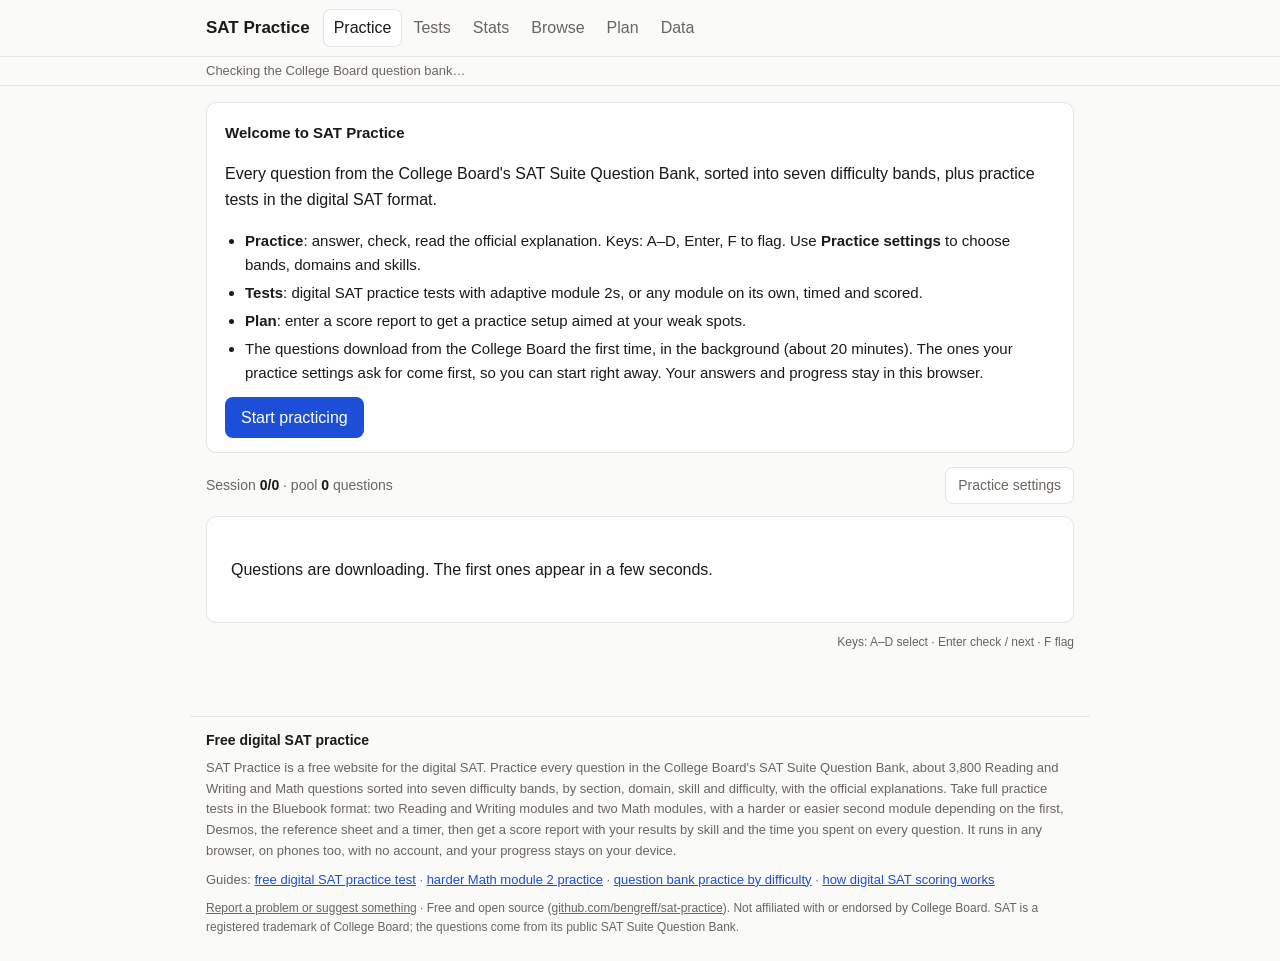
==== commit cc992723: "Installable app, Report links, text size control, figures at their real size - Installable: PNG icon" ====
--- a/index.html
+++ b/index.html
@@ -27,7 +27,10 @@
 </script>
 <link rel="manifest" href="manifest.webmanifest">
 <link rel="icon" href="icon.svg" type="image/svg+xml">
-<link rel="apple-touch-icon" href="icon.svg">
+<link rel="apple-touch-icon" href="icons/apple-touch-icon.png">
+<meta name="apple-mobile-web-app-title" content="SAT Practice">
+<meta name="mobile-web-app-capable" content="yes">
+<meta name="apple-mobile-web-app-capable" content="yes">
 <link rel="stylesheet" href="app/style.css">
 </head>
 <body>
@@ -43,6 +46,7 @@
       <button data-v="data">Data</button>
     </nav>
     <span id="sync"></span>
+    <button id="install" class="btn-lite small" hidden>Install app</button>
   </div>
   <div id="dl" hidden><div class="dl-fill"></div><div class="wrap dl-text"></div></div>
 </header>
@@ -67,7 +71,8 @@
     <a href="guides/sat-question-bank-practice.html">question bank practice by difficulty</a> ·
     <a href="guides/how-digital-sat-scoring-works.html">how digital SAT scoring works</a></p>
 </section>
-<footer class="wrap foot">Free and open source (<a href="https://github.com/bengreff/sat-practice">github.com/bengreff/sat-practice</a>).
+<footer class="wrap foot"><a id="report-link" href="https://github.com/bengreff/sat-practice/issues/new?template=problem.yml" target="_blank" rel="noopener">Report a problem or suggest something</a>
+  · Free and open source (<a href="https://github.com/bengreff/sat-practice">github.com/bengreff/sat-practice</a>).
   Not affiliated with or endorsed by College Board. SAT is a registered trademark of College Board; the questions come from
   its public SAT Suite Question Bank.</footer>
 <noscript><p class="wrap">SAT Practice needs JavaScript. Turn it on to practice and take tests.</p></noscript>
--- a/app/style.css
+++ b/app/style.css
@@ -83,6 +83,10 @@
 figure { margin:12px 0; overflow-x:auto; }
 .q-body svg, .stimulus svg, .rationale svg { max-width:100%; height:auto; }
 .q-body img, .stimulus img, .rationale img { max-width:100%; }
+/* Figures at their real size: older questions declare widths a quarter to half of the image's own size. */
+.q-body img:not(.math-img), .stimulus img:not(.math-img), .rationale img:not(.math-img) { width:auto; height:auto; }
+.q-body svg[role=img], .stimulus svg[role=img], .rationale svg[role=img] { min-width:min(340px, 100%); height:auto; }
+.choice img:not(.math-img) { max-width:min(100%, 280px); }
 img.math-img { vertical-align:middle; }
 .q-body table, .stimulus table, .rationale table { border-collapse:collapse; margin:8px 0; font-size:14px; }
 .q-body td, .q-body th, .stimulus td, .stimulus th, .rationale td, .rationale th { border:1px solid var(--line); padding:4px 10px; text-align:center; }
@@ -204,11 +208,12 @@
 .tool-btn { background:none; border:1px solid transparent; border-radius:8px; padding:6px 10px; cursor:pointer; color:var(--text); font-size:13px; }
 .tool-btn:hover { border-color:var(--line); } .tool-btn.on { border-color:var(--accent); color:var(--accent); background:var(--accent-soft); }
 .menu-wrap { position:relative; }
-.menu { position:absolute; right:0; top:calc(100% + 4px); z-index:45; display:flex; flex-direction:column; min-width:190px; padding:4px;
+.menu { position:absolute; right:0; top:calc(100% + 4px); z-index:45; display:flex; flex-direction:column; min-width:250px; padding:4px;
   background:var(--card); border:1px solid var(--line); border-radius:8px; box-shadow:var(--shadow); }
 .menu[hidden] { display:none; }
-.menu button { background:none; border:0; text-align:left; padding:8px 10px; border-radius:6px; cursor:pointer; color:var(--text); }
-.menu button:hover { background:var(--soft); }
+.menu button, .menu a { background:none; border:0; text-align:left; padding:8px 10px; border-radius:6px; cursor:pointer; color:var(--text); text-decoration:none; font-size:14px; }
+.menu button:hover, .menu a:hover { background:var(--soft); }
+.menu-row { white-space:nowrap; }
 .timer { display:flex; align-items:center; gap:8px; font-weight:700; font-variant-numeric:tabular-nums; font-size:20px; }
 .timer.warn .t { color:var(--bad); }
 .timer.big { font-size:44px; justify-content:center; margin:8px 0 0; }
@@ -326,3 +331,13 @@
 .guide .cta { margin:22px 0; } .guide .cta .btn { font-size:16px; padding:10px 20px; text-decoration:none; display:inline-block; }
 .guide .related { border-top:1px solid var(--line); margin-top:34px; padding-top:12px; font-size:14px; }
 .guide .note { font-size:14px; color:var(--muted); }
+
+/* text size, report links, install */
+.zoomable { zoom:var(--qscale, 1); }
+.report { font-size:12px; color:var(--muted); margin-left:8px; }
+.report:hover { color:var(--accent); }
+.tsize { display:inline-flex; gap:4px; }
+.menu-row { display:flex; justify-content:space-between; align-items:center; gap:10px; padding:6px 10px; font-size:14px; }
+.menu-row span { display:inline-flex; align-items:center; gap:4px; } .menu-row button { padding:4px 8px; border:1px solid var(--line); }
+.menu-row b { min-width:3.2em; text-align:center; font-variant-numeric:tabular-nums; }
+#install { margin-left:6px; }
